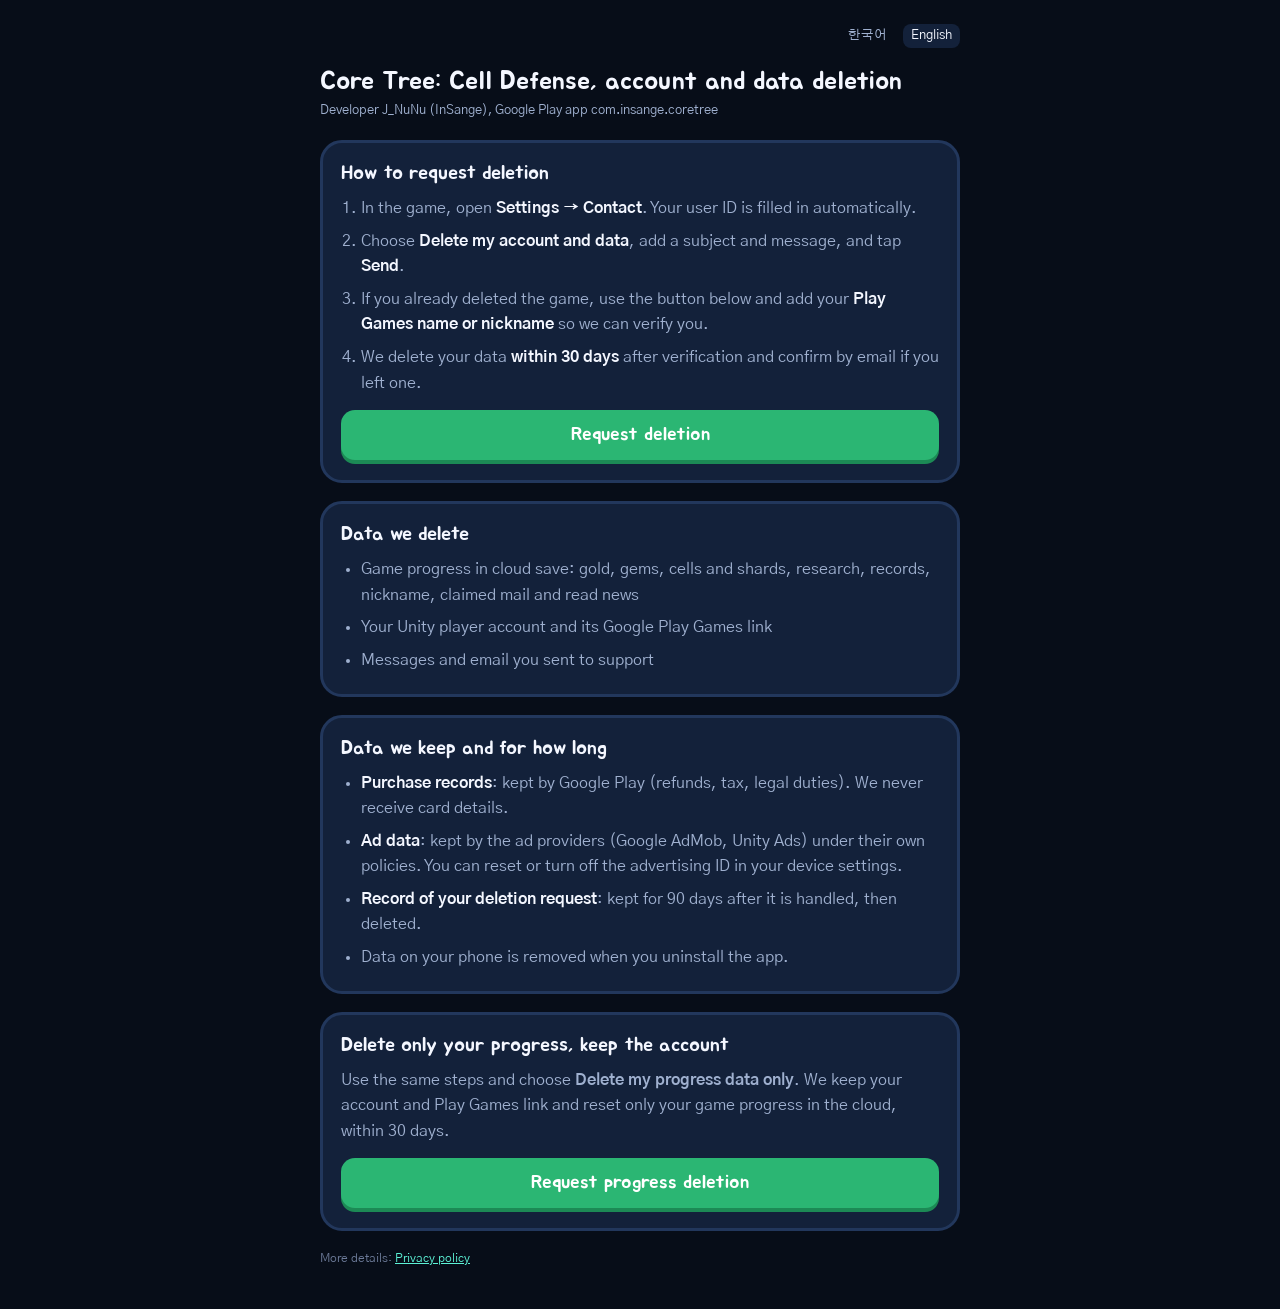
==== coretree/delete-account/index.html @ 4813d3a0 "Core Tree: 문의 페이지 (Google 설문지로 제출, 10개 언어), 계정과 데이터 삭제 안내, app-ads.txt" ====
<!doctype html>
<html lang="ko">
<head>
<meta charset="utf-8">
<meta name="viewport" content="width=device-width, initial-scale=1, viewport-fit=cover">
<title>Core Tree Account Deletion</title>
<link rel="preconnect" href="https://fonts.googleapis.com">
<link rel="preconnect" href="https://fonts.gstatic.com" crossorigin>
<link rel="stylesheet" href="https://fonts.googleapis.com/css2?family=Jua&family=Gothic+A1:wght@500;700&display=swap">
<style>
  :root {
    color-scheme: dark;
    --page: #070d18; --panel: #13213a; --edge: #22375c; --well: #0a1220; --text: #f4f7ff; --dim: #9fb0cf; --soft: #6c7a98;
    --buy: #2bb673; --buy-d: #1c8a55; --accent: #5cf2d6;
    --display: "Jua", "Apple SD Gothic Neo", "Malgun Gothic", sans-serif;
    --body: "Gothic A1", "Apple SD Gothic Neo", "Malgun Gothic", "Noto Sans", sans-serif;
  }
  * { box-sizing: border-box; }
  [hidden] { display: none !important; }
  html, body { margin: 0; background: var(--page); color: var(--text); font-family: var(--body); }
  body { padding-inline: 16px; padding-block: max(24px, env(safe-area-inset-top)) 40px; }
  main { max-width: 640px; margin: 0 auto; display: grid; gap: 18px; }
  nav { display: flex; gap: 8px; justify-content: flex-end; }
  nav a { color: var(--dim); font-size: 13px; text-decoration: none; padding: 4px 8px; border-radius: 8px; }
  nav a[aria-current="true"] { color: var(--text); background: var(--panel); }
  h1 { font-family: var(--display); font-weight: 400; font-size: 26px; margin: 0; line-height: 1.2; text-wrap: balance; }
  .who { color: var(--dim); font-size: 13px; margin: 4px 0 0; }
  section { background: var(--panel); border: 3px solid var(--edge); border-radius: 22px; padding: 18px 18px 20px; display: grid; gap: 10px; }
  h2 { font-family: var(--display); font-weight: 400; font-size: 20px; margin: 0; }
  ol, ul { margin: 0; padding-left: 20px; display: grid; gap: 7px; line-height: 1.6; color: var(--dim); }
  ol b, ul b { color: var(--text); }
  p { margin: 0; color: var(--dim); line-height: 1.6; }
  .go { display: block; text-align: center; font-family: var(--display); font-size: 19px; color: #fff; background: var(--buy); border-radius: 14px; padding: 13px; box-shadow: 0 4px 0 var(--buy-d); text-decoration: none; margin-top: 4px; }
  .go:focus-visible { outline: 3px solid var(--accent); outline-offset: 3px; }
  [lang-block] { display: none; }
  body[data-lang="ko"] [lang-block="ko"], body[data-lang="en"] [lang-block="en"] { display: grid; gap: 18px; }
  .foot { color: var(--soft); font-size: 12px; }
  .foot a { color: var(--accent); }
</style>
</head>
<body data-lang="ko">
<main>
  <nav aria-label="Language"><a href="?lang=ko" id="lk">한국어</a><a href="?lang=en" id="le">English</a></nav>

  <div lang-block="ko" lang="ko">
    <div>
      <h1>코어 트리: 세포 디펜스, 계정과 데이터 삭제</h1>
      <p class="who">개발자 J_NuNu (InSange), Google Play 앱 com.insange.coretree</p>
    </div>
    <section>
      <h2>계정과 데이터 삭제 요청 방법</h2>
      <ol>
        <li>게임에서 <b>설정 → 문의하기</b>를 누릅니다. 유저 ID가 자동으로 들어갑니다.</li>
        <li>항목에서 <b>계정과 데이터 삭제 요청</b>을 고르고, 제목과 내용을 적어 <b>보내기</b>를 누릅니다.</li>
        <li>게임을 이미 지웠다면 아래 버튼으로 문의 페이지를 열고, 본인 확인을 위해 <b>Play 게임즈 이름 또는 별명</b>을 적어 주세요.</li>
        <li>확인 뒤 <b>30일 안에</b> 삭제하고, 이메일을 남겼다면 완료를 알려 드립니다.</li>
      </ol>
      <a class="go" href="../support/?lang=ko#delete">삭제 요청하기</a>
    </section>
    <section>
      <h2>삭제되는 데이터</h2>
      <ul>
        <li>클라우드에 저장된 게임 진행: 골드, 보석, 세포와 조각, 연구, 기록, 별명, 받은 우편과 읽은 공지</li>
        <li>Unity 플레이어 계정과 Google Play 게임즈 연결</li>
        <li>문의하며 보낸 내용과 이메일</li>
      </ul>
    </section>
    <section>
      <h2>남는 데이터와 보관 기간</h2>
      <ul>
        <li><b>결제 기록</b>: Google Play가 보관합니다 (환불, 세금, 법적 의무). 개발자는 카드 정보를 받지 않습니다.</li>
        <li><b>광고 데이터</b>: 광고 제공자(Google AdMob, Unity Ads)가 각자의 방침에 따라 보관합니다. 기기 설정에서 광고 ID를 재설정하거나 끌 수 있습니다.</li>
        <li><b>삭제 요청 기록</b>: 처리 증빙을 위해 처리 뒤 90일 동안 보관하고 지웁니다.</li>
        <li>휴대폰에 남은 데이터는 앱을 지우면 함께 지워집니다.</li>
      </ul>
    </section>
    <section id="data">
      <h2>계정은 두고 진행 데이터만 지우기</h2>
      <p>같은 방법으로 문의하기에서 <b>진행 데이터만 삭제 요청</b>을 고르면, 계정과 Play 게임즈 연결은 남기고 클라우드의 게임 진행만 처음 상태로 지웁니다. 30일 안에 처리합니다.</p>
      <a class="go" href="../support/?lang=ko#data">진행 데이터만 삭제 요청하기</a>
    </section>
    <p class="foot">자세한 내용: <a href="https://insange.github.io/cell-pulse-privacy/?lang=ko">개인정보 처리방침</a></p>
  </div>

  <div lang-block="en" lang="en">
    <div>
      <h1>Core Tree: Cell Defense, account and data deletion</h1>
      <p class="who">Developer J_NuNu (InSange), Google Play app com.insange.coretree</p>
    </div>
    <section>
      <h2>How to request deletion</h2>
      <ol>
        <li>In the game, open <b>Settings → Contact</b>. Your user ID is filled in automatically.</li>
        <li>Choose <b>Delete my account and data</b>, add a subject and message, and tap <b>Send</b>.</li>
        <li>If you already deleted the game, use the button below and add your <b>Play Games name or nickname</b> so we can verify you.</li>
        <li>We delete your data <b>within 30 days</b> after verification and confirm by email if you left one.</li>
      </ol>
      <a class="go" href="../support/?lang=en#delete">Request deletion</a>
    </section>
    <section>
      <h2>Data we delete</h2>
      <ul>
        <li>Game progress in cloud save: gold, gems, cells and shards, research, records, nickname, claimed mail and read news</li>
        <li>Your Unity player account and its Google Play Games link</li>
        <li>Messages and email you sent to support</li>
      </ul>
    </section>
    <section>
      <h2>Data we keep and for how long</h2>
      <ul>
        <li><b>Purchase records</b>: kept by Google Play (refunds, tax, legal duties). We never receive card details.</li>
        <li><b>Ad data</b>: kept by the ad providers (Google AdMob, Unity Ads) under their own policies. You can reset or turn off the advertising ID in your device settings.</li>
        <li><b>Record of your deletion request</b>: kept for 90 days after it is handled, then deleted.</li>
        <li>Data on your phone is removed when you uninstall the app.</li>
      </ul>
    </section>
    <section id="data-en">
      <h2>Delete only your progress, keep the account</h2>
      <p>Use the same steps and choose <b>Delete my progress data only</b>. We keep your account and Play Games link and reset only your game progress in the cloud, within 30 days.</p>
      <a class="go" href="../support/?lang=en#data">Request progress deletion</a>
    </section>
    <p class="foot">More details: <a href="https://insange.github.io/cell-pulse-privacy/?lang=en">Privacy policy</a></p>
  </div>
</main>
<script>
  (function () {
    var q = new URLSearchParams(location.search).get("lang");
    var l = q || ((navigator.language || "en").slice(0, 2) === "ko" ? "ko" : "en");
    if (l !== "ko") l = "en";
    document.body.setAttribute("data-lang", l);
    document.documentElement.lang = l;
    document.getElementById(l === "ko" ? "lk" : "le").setAttribute("aria-current", "true");
    if (location.hash === "#data" && l === "en") document.getElementById("data-en").scrollIntoView();
  })();
</script>
</body>
</html>
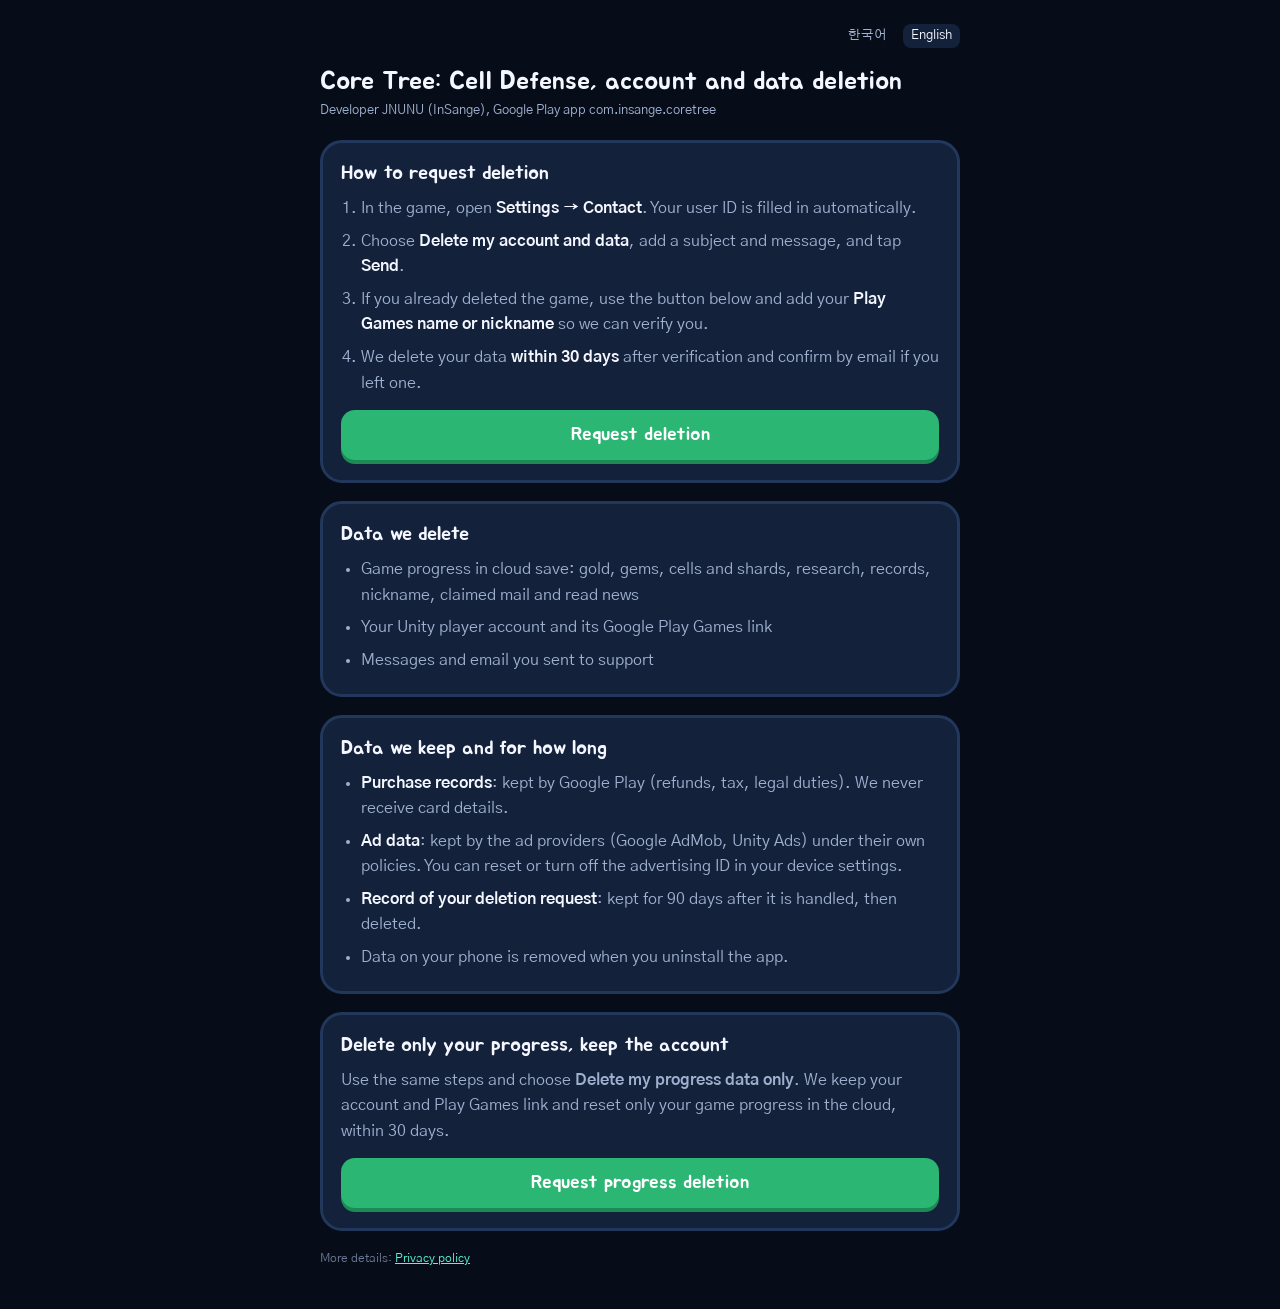
==== commit 55407b93: "Core Tree 소개 페이지 (한·영, 구조화 데이터, sitemap·robots), 개발자 표기 JNUNU로 통일, 코어 트리 카드를 소개 페이지로 Co-Authored-By:" ====
--- a/coretree/delete-account/index.html
+++ b/coretree/delete-account/index.html
@@ -45,7 +45,7 @@
   <div lang-block="ko" lang="ko">
     <div>
       <h1>코어 트리: 세포 디펜스, 계정과 데이터 삭제</h1>
-      <p class="who">개발자 J_NuNu (InSange), Google Play 앱 com.insange.coretree</p>
+      <p class="who">개발자 JNUNU (InSange), Google Play 앱 com.insange.coretree</p>
     </div>
     <section>
       <h2>계정과 데이터 삭제 요청 방법</h2>
@@ -85,7 +85,7 @@
   <div lang-block="en" lang="en">
     <div>
       <h1>Core Tree: Cell Defense, account and data deletion</h1>
-      <p class="who">Developer J_NuNu (InSange), Google Play app com.insange.coretree</p>
+      <p class="who">Developer JNUNU (InSange), Google Play app com.insange.coretree</p>
     </div>
     <section>
       <h2>How to request deletion</h2>
